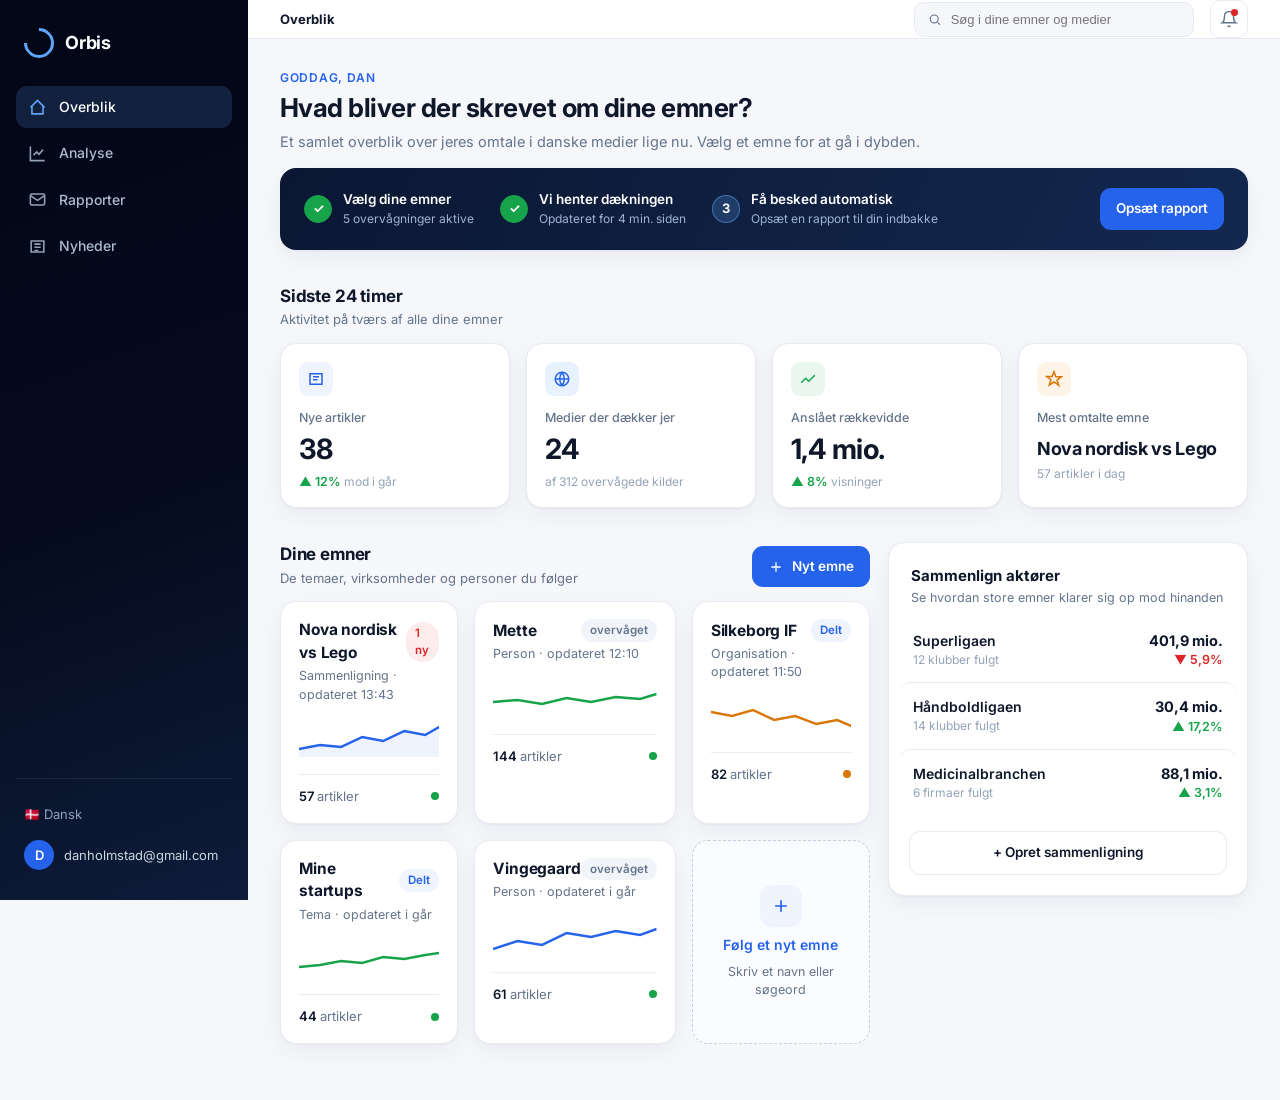
==== index.html @ 38f440c9 "OrbisX dashboard redesign prototype (4 skærme)" ====
<!doctype html><html lang="da"><head><meta charset="utf-8">
<meta name="viewport" content="width=device-width,initial-scale=1">
<title>Overblik | Orbis</title>
<link rel="preconnect" href="https://fonts.googleapis.com">
<link href="https://fonts.googleapis.com/css2?family=Inter:wght@400;500;600;700&display=swap" rel="stylesheet">
<link rel="stylesheet" href="style.css"></head>
<body>

<aside class="sidebar">
  <div class="brand"><span class="ring"></span><b>Orbis</b></div>
  <nav class="nav">
    <a class="active" href="index.html">
      <svg viewBox="0 0 24 24" fill="none" stroke="currentColor" stroke-width="2"><path d="M3 12l9-9 9 9"/><path d="M5 10v10h14V10"/></svg>Overblik</a>
    <a href="insights.html">
      <svg viewBox="0 0 24 24" fill="none" stroke="currentColor" stroke-width="2"><path d="M3 3v18h18"/><path d="M7 14l4-4 3 3 5-6"/></svg>Analyse</a>
    <a href="comm.html">
      <svg viewBox="0 0 24 24" fill="none" stroke="currentColor" stroke-width="2"><rect x="3" y="5" width="18" height="14" rx="2"/><path d="M3 7l9 6 9-6"/></svg>Rapporter</a>
    <a href="news.html">
      <svg viewBox="0 0 24 24" fill="none" stroke="currentColor" stroke-width="2"><path d="M4 5h16v14H4z"/><path d="M8 9h8M8 13h8M8 17h5"/></svg>Nyheder</a>
  </nav>
  <div class="side-foot">
    <div class="lang">🇩🇰 Dansk</div>
    <div class="me"><span class="av">D</span>danholmstad@gmail.com</div>
  </div>
</aside>

<div class="main">
  <div class="topbar">
    <div class="crumb"><b>Overblik</b></div>
    <div class="search"><svg width="15" height="15" viewBox="0 0 24 24" fill="none" stroke="currentColor" stroke-width="2"><circle cx="11" cy="11" r="7"/><path d="M21 21l-4-4"/></svg><input placeholder="Søg i dine emner og medier"></div>
    <div class="bell"><svg width="18" height="18" viewBox="0 0 24 24" fill="none" stroke="currentColor" stroke-width="2"><path d="M18 8a6 6 0 10-12 0c0 7-3 9-3 9h18s-3-2-3-9"/><path d="M13.7 21a2 2 0 01-3.4 0"/></svg><span class="dot"></span></div>
  </div>

  <div class="content">
    <div class="h-eyebrow">Goddag, Dan</div>
    <h1 class="page-title">Hvad bliver der skrevet om dine emner?</h1>
    <p class="page-sub">Et samlet overblik over jeres omtale i danske medier lige nu. Vælg et emne for at gå i dybden.</p>

    <!-- Onboarding -->
    <div class="onboard mt16">
      <div class="steps">
        <div class="step done"><span class="num">✓</span><div><div class="t">Vælg dine emner</div><div class="s">5 overvågninger aktive</div></div></div>
        <div class="step done"><span class="num">✓</span><div><div class="t">Vi henter dækningen</div><div class="s">Opdateret for 4 min. siden</div></div></div>
        <div class="step"><span class="num">3</span><div><div class="t">Få besked automatisk</div><div class="s">Opsæt en rapport til din indbakke</div></div></div>
      </div>
      <a class="btn btn-primary" href="comm.html">Opsæt rapport</a>
    </div>

    <!-- KPI row -->
    <div class="section-head"><div><h2>Sidste 24 timer</h2><p>Aktivitet på tværs af alle dine emner</p></div></div>
    <div class="kpis">
      <div class="kpi"><div class="ico blue"><svg viewBox="0 0 24 24" fill="none" stroke="currentColor" stroke-width="2"><path d="M4 5h16v14H4z"/><path d="M8 9h8M8 13h6"/></svg></div>
        <div class="label">Nye artikler</div><div class="val">38</div><div class="sub"><span class="delta up">▲ 12%</span> mod i går</div></div>
      <div class="kpi"><div class="ico sky"><svg viewBox="0 0 24 24" fill="none" stroke="currentColor" stroke-width="2"><circle cx="12" cy="12" r="9"/><path d="M3 12h18M12 3a15 15 0 010 18M12 3a15 15 0 000 18"/></svg></div>
        <div class="label">Medier der dækker jer</div><div class="val">24</div><div class="sub">af 312 overvågede kilder</div></div>
      <div class="kpi"><div class="ico green"><svg viewBox="0 0 24 24" fill="none" stroke="currentColor" stroke-width="2"><path d="M3 17l6-6 4 4 8-8"/></svg></div>
        <div class="label">Anslået rækkevidde</div><div class="val">1,4 mio.</div><div class="sub"><span class="delta up">▲ 8%</span> visninger</div></div>
      <div class="kpi"><div class="ico amber"><svg viewBox="0 0 24 24" fill="none" stroke="currentColor" stroke-width="2"><path d="M12 2l2.4 6.9H22l-6 4.5 2.3 7-6.3-4.4L5.7 20l2.3-7-6-4.5h7.6z"/></svg></div>
        <div class="label">Mest omtalte emne</div><div class="val" style="font-size:18px;padding-top:7px">Nova nordisk vs Lego</div><div class="sub">57 artikler i dag</div></div>
    </div>

    <div class="two-col mt16" style="margin-top:34px">
      <!-- Monitors -->
      <div>
        <div class="section-head" style="margin-top:0">
          <div><h2>Dine emner</h2><p>De temaer, virksomheder og personer du følger</p></div>
          <a class="btn btn-primary" href="#"><svg viewBox="0 0 24 24" fill="none" stroke="currentColor" stroke-width="2"><path d="M12 5v14M5 12h14"/></svg>Nyt emne</a>
        </div>
        <div class="grid-monitors">

          <div class="monitor"><div class="top"><h3>Nova nordisk vs Lego</h3><span class="pill red">1 ny</span></div>
            <div class="meta">Sammenligning · opdateret 13:43</div>
            <svg class="spark" width="100%" height="34" viewBox="0 0 200 34" preserveAspectRatio="none"><polyline fill="none" stroke="#2563eb" stroke-width="2.5" points="0,26 30,22 60,24 90,14 120,18 150,8 180,12 200,4"/><polyline fill="rgba(37,99,235,.08)" stroke="none" points="0,26 30,22 60,24 90,14 120,18 150,8 180,12 200,4 200,34 0,34"/></svg>
            <div class="foot"><div class="n">57 <span>artikler</span></div><span class="dot green"></span></div></div>

          <div class="monitor"><div class="top"><h3>Mette</h3><span class="pill gray">overvåget</span></div>
            <div class="meta">Person · opdateret 12:10</div>
            <svg class="spark" width="100%" height="34" viewBox="0 0 200 34" preserveAspectRatio="none"><polyline fill="none" stroke="#16a34a" stroke-width="2.5" points="0,20 30,18 60,22 90,16 120,20 150,15 180,17 200,12"/></svg>
            <div class="foot"><div class="n">144 <span>artikler</span></div><span class="dot green"></span></div></div>

          <div class="monitor"><div class="top"><h3>Silkeborg IF</h3><span class="pill blue">Delt</span></div>
            <div class="meta">Organisation · opdateret 11:50</div>
            <svg class="spark" width="100%" height="34" viewBox="0 0 200 34" preserveAspectRatio="none"><polyline fill="none" stroke="#d97706" stroke-width="2.5" points="0,12 30,16 60,10 90,20 120,16 150,24 180,20 200,26"/></svg>
            <div class="foot"><div class="n">82 <span>artikler</span></div><span class="dot amber"></span></div></div>

          <div class="monitor"><div class="top"><h3>Mine startups</h3><span class="pill blue">Delt</span></div>
            <div class="meta">Tema · opdateret i går</div>
            <svg class="spark" width="100%" height="34" viewBox="0 0 200 34" preserveAspectRatio="none"><polyline fill="none" stroke="#16a34a" stroke-width="2.5" points="0,24 30,22 60,18 90,20 120,14 150,16 180,12 200,10"/></svg>
            <div class="foot"><div class="n">44 <span>artikler</span></div><span class="dot green"></span></div></div>

          <div class="monitor"><div class="top"><h3>Vingegaard</h3><span class="pill gray">overvåget</span></div>
            <div class="meta">Person · opdateret i går</div>
            <svg class="spark" width="100%" height="34" viewBox="0 0 200 34" preserveAspectRatio="none"><polyline fill="none" stroke="#2563eb" stroke-width="2.5" points="0,28 30,20 60,24 90,12 120,16 150,10 180,14 200,8"/></svg>
            <div class="foot"><div class="n">61 <span>artikler</span></div><span class="dot green"></span></div></div>

          <div class="add-monitor"><span class="plus"><svg width="20" height="20" viewBox="0 0 24 24" fill="none" stroke="#2563eb" stroke-width="2"><path d="M12 5v14M5 12h14"/></svg></span>Følg et nyt emne<div style="font-weight:400;color:var(--muted);font-size:12.5px">Skriv et navn eller søgeord</div></div>

        </div>
      </div>

      <!-- Compare panel -->
      <div class="card" style="padding:6px">
        <div style="padding:16px 16px 4px"><h2 style="font-size:15px;font-weight:700">Sammenlign aktører</h2>
          <p class="muted" style="font-size:12.5px;margin-top:2px">Se hvordan store emner klarer sig op mod hinanden</p></div>
        <div class="compare-list">
          <div class="compare-row"><div class="name">Superligaen<span>12 klubber fulgt</span></div>
            <div class="v"><b>401,9 mio.</b><div class="delta down">▼ 5,9%</div></div></div>
          <div class="compare-row"><div class="name">Håndboldligaen<span>14 klubber fulgt</span></div>
            <div class="v"><b>30,4 mio.</b><div class="delta up">▲ 17,2%</div></div></div>
          <div class="compare-row"><div class="name">Medicinalbranchen<span>6 firmaer fulgt</span></div>
            <div class="v"><b>88,1 mio.</b><div class="delta up">▲ 3,1%</div></div></div>
        </div>
        <div style="padding:10px 14px 14px"><a class="btn btn-ghost" style="width:100%;justify-content:center" href="#">+ Opret sammenligning</a></div>
      </div>
    </div>

  </div>
</div>
</body></html>
---- style.css ----
/* ===== Orbis dashboard redesign — prototype ===== */
:root{
  --navy:#020617; --navy2:#050b1d; --navy3:#0e1c3a;
  --ink:#0f172a; --muted:#64748b; --faint:#94a3b8; --line:#e7eaf0;
  --bg:#f6f7fb; --card:#ffffff;
  --blue:#2563eb; --blue-soft:#eff4ff; --sky:#60a5fa;
  --green:#16a34a; --green-soft:#e9f7ef;
  --amber:#d97706; --amber-soft:#fdf3e7;
  --red:#dc2626; --red-soft:#fdecec;
  --radius:16px; --radius-sm:12px;
  --shadow:0 1px 2px rgba(15,23,42,.04), 0 8px 24px rgba(15,23,42,.05);
  --shadow-lg:0 12px 40px rgba(15,23,42,.10);
}
*{box-sizing:border-box;margin:0;padding:0}
html,body{height:100%}
body{
  font-family:"Inter",-apple-system,BlinkMacSystemFont,"Segoe UI",Roboto,sans-serif;
  background:var(--bg); color:var(--ink); -webkit-font-smoothing:antialiased;
  display:flex; min-height:100vh; font-size:14px; line-height:1.45;
}

/* ===== Sidebar ===== */
.sidebar{
  width:248px; flex:0 0 248px; min-height:100vh; position:sticky; top:0;
  background:linear-gradient(160deg,var(--navy),var(--navy2) 55%,var(--navy3));
  color:#cbd5e1; display:flex; flex-direction:column; padding:22px 16px;
}
.brand{display:flex; align-items:center; gap:11px; padding:6px 8px 22px}
.brand .ring{width:30px;height:30px;border-radius:50%;border:3px solid var(--sky);
  border-top-color:transparent; transform:rotate(-45deg); flex:0 0 30px}
.brand b{color:#fff; font-size:18px; letter-spacing:-.01em}
.nav{display:flex; flex-direction:column; gap:4px; margin-top:6px}
.nav a{display:flex; align-items:center; gap:12px; padding:11px 12px; border-radius:11px;
  color:#aebbd0; text-decoration:none; font-weight:500; font-size:14px; transition:.15s}
.nav a svg{width:19px;height:19px;opacity:.85;flex:0 0 19px}
.nav a:hover{background:rgba(255,255,255,.06); color:#fff}
.nav a.active{background:rgba(96,165,250,.16); color:#fff}
.nav a.active svg{opacity:1;color:var(--sky)}
.nav .label{font-size:11px;text-transform:uppercase;letter-spacing:.08em;color:#5b6b86;
  padding:18px 12px 6px;font-weight:600}
.side-foot{margin-top:auto; padding-top:18px; border-top:1px solid rgba(255,255,255,.08)}
.side-foot .lang{display:flex;align-items:center;gap:8px;color:#8da0bd;font-size:13px;padding:8px}
.side-foot .me{display:flex;align-items:center;gap:10px;padding:8px;color:#cbd5e1;font-size:13px}
.side-foot .me .av{width:30px;height:30px;border-radius:50%;background:var(--blue);
  display:grid;place-items:center;color:#fff;font-weight:600;font-size:13px}

/* ===== Main ===== */
.main{flex:1; min-width:0; display:flex; flex-direction:column}
.topbar{height:64px; background:#fff; border-bottom:1px solid var(--line);
  display:flex; align-items:center; gap:16px; padding:0 32px; position:sticky; top:0; z-index:5}
.crumb{color:var(--faint); font-size:13px}
.crumb b{color:var(--ink)}
.topbar .search{margin-left:auto; display:flex; align-items:center; gap:9px; background:var(--bg);
  border:1px solid var(--line); border-radius:10px; padding:9px 13px; width:280px; color:var(--muted)}
.topbar .search input{border:0;background:none;outline:none;font-size:13px;width:100%;color:var(--ink)}
.bell{width:38px;height:38px;border-radius:10px;border:1px solid var(--line);display:grid;
  place-items:center;color:var(--muted);background:#fff;position:relative}
.bell .dot{position:absolute;top:8px;right:9px;width:7px;height:7px;background:var(--red);border-radius:50%}
.content{padding:30px 32px 56px; max-width:1240px; width:100%}

/* ===== Headings / shared ===== */
.h-eyebrow{color:var(--blue);font-weight:600;font-size:12px;letter-spacing:.06em;text-transform:uppercase}
.page-title{font-size:26px;font-weight:700;letter-spacing:-.02em;margin:3px 0 4px}
.page-sub{color:var(--muted);font-size:14.5px;max-width:640px}
.section-head{display:flex;align-items:flex-end;justify-content:space-between;margin:34px 0 14px}
.section-head h2{font-size:17px;font-weight:700;letter-spacing:-.01em}
.section-head p{color:var(--muted);font-size:13px;margin-top:2px}
.section-head a.more{color:var(--blue);font-weight:600;font-size:13px;text-decoration:none}

.btn{display:inline-flex;align-items:center;gap:8px;border:0;border-radius:11px;padding:11px 16px;
  font-size:13.5px;font-weight:600;cursor:pointer;font-family:inherit;text-decoration:none}
.btn svg{width:16px;height:16px}
.btn-primary{background:var(--blue);color:#fff}
.btn-primary:hover{background:#1d4ed8}
.btn-ghost{background:#fff;color:var(--ink);border:1px solid var(--line)}
.btn-ghost:hover{border-color:#cbd5e1}
.btn-dark{background:var(--navy);color:#fff}

.card{background:var(--card);border:1px solid var(--line);border-radius:var(--radius);box-shadow:var(--shadow)}
.pill{display:inline-flex;align-items:center;gap:5px;font-size:11.5px;font-weight:600;
  padding:3px 9px;border-radius:999px}
.pill.green{background:var(--green-soft);color:var(--green)}
.pill.red{background:var(--red-soft);color:var(--red)}
.pill.amber{background:var(--amber-soft);color:var(--amber)}
.pill.blue{background:var(--blue-soft);color:var(--blue)}
.pill.gray{background:#f1f5f9;color:var(--muted)}
.dot{width:8px;height:8px;border-radius:50%;display:inline-block}
.dot.green{background:var(--green)}.dot.red{background:var(--red)}.dot.amber{background:var(--amber)}

.delta{font-weight:600;font-size:12.5px}
.delta.up{color:var(--green)}.delta.down{color:var(--red)}

/* ===== Onboarding strip ===== */
.onboard{display:flex;gap:18px;align-items:center;background:linear-gradient(120deg,#0b1733,#13284f);
  color:#fff;border-radius:var(--radius);padding:20px 24px;margin-bottom:8px;box-shadow:var(--shadow)}
.onboard .steps{display:flex;gap:26px;flex:1;flex-wrap:wrap}
.onboard .step{display:flex;align-items:center;gap:11px}
.onboard .num{width:28px;height:28px;border-radius:50%;background:rgba(96,165,250,.22);
  color:#fff;display:grid;place-items:center;font-weight:700;font-size:13px;border:1px solid rgba(96,165,250,.5)}
.onboard .step.done .num{background:var(--green);border-color:var(--green)}
.onboard .step .t{font-size:13.5px;font-weight:600}
.onboard .step .s{font-size:12px;color:#9fb3d4}

/* ===== KPI row ===== */
.kpis{display:grid;grid-template-columns:repeat(4,1fr);gap:16px}
.kpi{background:var(--card);border:1px solid var(--line);border-radius:var(--radius);
  padding:18px 18px 16px;box-shadow:var(--shadow)}
.kpi .ico{width:34px;height:34px;border-radius:9px;display:grid;place-items:center;margin-bottom:13px}
.kpi .ico svg{width:18px;height:18px}
.kpi .ico.blue{background:var(--blue-soft);color:var(--blue)}
.kpi .ico.green{background:var(--green-soft);color:var(--green)}
.kpi .ico.amber{background:var(--amber-soft);color:var(--amber)}
.kpi .ico.sky{background:#e8f1fe;color:#2563eb}
.kpi .label{color:var(--muted);font-size:12.5px;font-weight:500}
.kpi .val{font-size:28px;font-weight:700;letter-spacing:-.02em;margin:2px 0 3px}
.kpi .sub{font-size:12px;color:var(--faint)}

/* ===== Monitor cards ===== */
.grid-monitors{display:grid;grid-template-columns:repeat(3,1fr);gap:16px}
.monitor{background:var(--card);border:1px solid var(--line);border-radius:var(--radius);
  padding:17px 18px;box-shadow:var(--shadow);transition:.15s;cursor:pointer;position:relative}
.monitor:hover{box-shadow:var(--shadow-lg);transform:translateY(-2px);border-color:#dbe3f0}
.monitor .top{display:flex;align-items:center;justify-content:space-between;margin-bottom:3px}
.monitor h3{font-size:15.5px;font-weight:700;letter-spacing:-.01em}
.monitor .meta{color:var(--muted);font-size:12.5px;margin-bottom:13px}
.monitor .spark{margin:6px 0 12px}
.monitor .foot{display:flex;align-items:center;justify-content:space-between;
  padding-top:12px;border-top:1px solid var(--line)}
.monitor .foot .n{font-size:13px;color:var(--ink);font-weight:600}
.monitor .foot .n span{color:var(--muted);font-weight:400}
.monitor .tag-row{display:flex;gap:6px;align-items:center}
.add-monitor{border:1.5px dashed #c6d0e0;background:#fbfcff;display:flex;flex-direction:column;
  align-items:center;justify-content:center;gap:8px;color:var(--blue);font-weight:600;
  border-radius:var(--radius);min-height:172px;cursor:pointer;text-align:center;padding:18px}
.add-monitor:hover{background:var(--blue-soft);border-color:var(--blue)}
.add-monitor .plus{width:42px;height:42px;border-radius:12px;background:var(--blue-soft);
  display:grid;place-items:center}

/* ===== Compare panel ===== */
.compare-list{padding:6px 4px}
.compare-row{display:flex;align-items:center;justify-content:space-between;padding:13px 14px;
  border-radius:12px}
.compare-row:hover{background:var(--bg)}
.compare-row + .compare-row{border-top:1px solid var(--line)}
.compare-row .name{font-weight:600;font-size:14px}
.compare-row .name span{display:block;color:var(--faint);font-size:12px;font-weight:400}
.compare-row .v{text-align:right}
.compare-row .v b{font-size:14.5px}

.two-col{display:grid;grid-template-columns:1fr 360px;gap:18px;align-items:start}

/* ===== Filter bar (insights) ===== */
.filterbar{display:flex;gap:10px;flex-wrap:wrap;background:#fff;border:1px solid var(--line);
  border-radius:14px;padding:12px;box-shadow:var(--shadow)}
.field{display:flex;flex-direction:column;gap:4px}
.field label{font-size:11px;color:var(--faint);font-weight:600;text-transform:uppercase;letter-spacing:.05em;padding-left:2px}
.field .ctrl{display:flex;align-items:center;gap:8px;background:var(--bg);border:1px solid var(--line);
  border-radius:10px;padding:9px 12px;font-size:13.5px;color:var(--ink);min-width:170px;font-weight:500}
.field .ctrl svg{width:15px;height:15px;color:var(--muted)}
.seg{display:inline-flex;background:var(--bg);border:1px solid var(--line);border-radius:10px;padding:3px}
.seg button{border:0;background:none;padding:7px 13px;border-radius:8px;font-size:13px;font-weight:600;
  color:var(--muted);cursor:pointer;font-family:inherit}
.seg button.on{background:#fff;color:var(--ink);box-shadow:var(--shadow)}

/* chart */
.chart-card{padding:20px 22px}
.chart-head{display:flex;align-items:center;justify-content:space-between;margin-bottom:6px}
.legend{display:flex;gap:16px;color:var(--muted);font-size:12.5px;align-items:center}
.legend i{width:11px;height:11px;border-radius:3px;display:inline-block;margin-right:6px;vertical-align:-1px}

/* ===== Comm / form ===== */
.form-card{padding:0;overflow:hidden}
.form-sec{padding:22px 24px;border-bottom:1px solid var(--line)}
.form-sec:last-child{border-bottom:0}
.form-sec .ft{font-size:11px;color:var(--blue);font-weight:700;letter-spacing:.06em;text-transform:uppercase;margin-bottom:3px}
.form-sec .fh{font-size:15px;font-weight:600;margin-bottom:2px}
.form-sec .fd{color:var(--muted);font-size:13px;margin-bottom:14px}
.input{width:100%;border:1px solid var(--line);border-radius:11px;padding:12px 14px;font-size:14px;
  font-family:inherit;background:#fff;outline:none}
.input::placeholder{color:var(--faint)}
.input:focus{border-color:var(--blue);box-shadow:0 0 0 3px var(--blue-soft)}
.src-row{display:flex;align-items:center;justify-content:space-between;border:1px solid var(--line);
  border-radius:12px;padding:12px 14px;margin-bottom:9px;cursor:pointer}
.src-row.sel{border-color:var(--blue);background:var(--blue-soft)}
.src-row .l{display:flex;align-items:center;gap:11px;font-weight:600;font-size:14px}
.check{width:20px;height:20px;border-radius:6px;border:1.5px solid #cbd5e1;display:grid;place-items:center;color:#fff}
.src-row.sel .check{background:var(--blue);border-color:var(--blue)}
.days{display:flex;gap:8px;flex-wrap:wrap}
.day{flex:1;min-width:78px;text-align:center;border:1px solid var(--line);border-radius:11px;
  padding:11px 0;font-weight:600;color:var(--muted);cursor:pointer;font-size:13.5px}
.day.on{border-color:var(--blue);background:var(--blue);color:#fff}
.form-foot{display:flex;justify-content:flex-end;gap:10px;padding:18px 24px;background:var(--bg)}
.preview{background:var(--bg);border:1px solid var(--line);border-radius:12px;padding:16px;font-size:13px}
.preview .pmail{background:#fff;border:1px solid var(--line);border-radius:10px;overflow:hidden}
.preview .pmail .ph{background:var(--navy);color:#fff;padding:13px 16px;font-weight:600}
.preview .pmail .pb{padding:14px 16px;color:var(--ink)}
.preview .pmail .pb .it{display:flex;justify-content:space-between;padding:8px 0;border-bottom:1px solid var(--line);font-size:13px}

/* ===== News ===== */
.news-wrap{display:grid;grid-template-columns:230px 1fr;gap:18px;align-items:start}
.media-panel{background:#fff;border:1px solid var(--line);border-radius:14px;padding:14px;box-shadow:var(--shadow)}
.media-search{display:flex;align-items:center;gap:8px;background:var(--bg);border:1px solid var(--line);
  border-radius:9px;padding:8px 11px;color:var(--muted);margin-bottom:12px}
.media-search input{border:0;background:none;outline:none;font-size:13px;width:100%}
.media-item{display:flex;align-items:center;justify-content:space-between;padding:8px 9px;border-radius:8px;
  font-size:13px;color:var(--ink);cursor:pointer}
.media-item:hover{background:var(--bg)}
.media-item.on{background:var(--blue-soft);color:var(--blue);font-weight:600}
.media-item .c{color:var(--faint);font-size:12px}
.media-item.on .c{color:var(--blue)}
.hero-story{background:linear-gradient(120deg,var(--navy),var(--navy3));color:#fff;border-radius:16px;
  padding:22px 24px;margin-bottom:16px;box-shadow:var(--shadow)}
.hero-story .row{display:flex;gap:10px;align-items:center;margin-bottom:12px;flex-wrap:wrap}
.hero-story h3{font-size:21px;font-weight:700;letter-spacing:-.01em;line-height:1.25}
.hero-story .src{color:#9fb3d4;font-size:13px;margin-top:10px}
.story-grid{display:grid;grid-template-columns:1fr 1fr;gap:14px}
.story{background:#fff;border:1px solid var(--line);border-radius:14px;padding:16px 17px;box-shadow:var(--shadow);cursor:pointer;transition:.15s}
.story:hover{box-shadow:var(--shadow-lg);transform:translateY(-2px)}
.story .row{display:flex;align-items:center;gap:8px;margin-bottom:10px;flex-wrap:wrap}
.story h4{font-size:15px;font-weight:600;line-height:1.35;margin-bottom:12px}
.story .foot{display:flex;align-items:center;gap:14px;color:var(--muted);font-size:12.5px}
.story .foot .m{display:flex;align-items:center;gap:5px}
.muted{color:var(--muted)} .faint{color:var(--faint)}
.mt6{margin-top:6px}.mt10{margin-top:10px}.mt16{margin-top:16px}
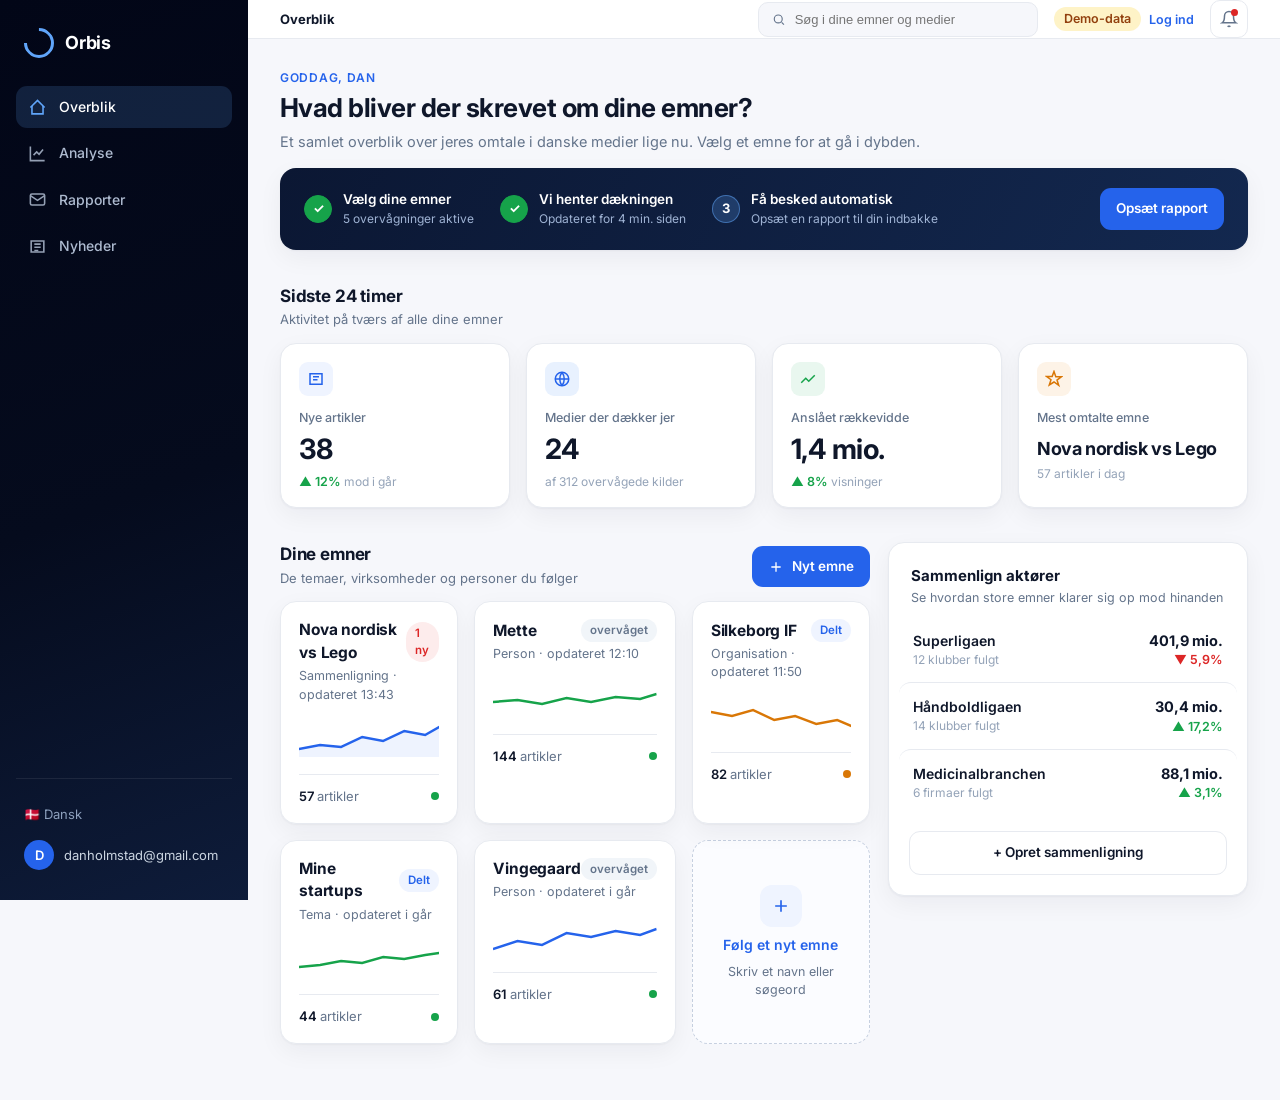
==== commit f229b20b: "Samlet demo-pakke: demo-pakke.html (hele kunderejsen) + API-integrationslag (Cognito-login, v2-endpo" ====
--- a/index.html
+++ b/index.html
@@ -116,4 +116,8 @@
 
   </div>
 </div>
+<script src="js/config.local.js"></script>
+<script src="js/auth.js"></script>
+<script src="js/api.js"></script>
+<script src="js/live.js"></script>
 </body></html>
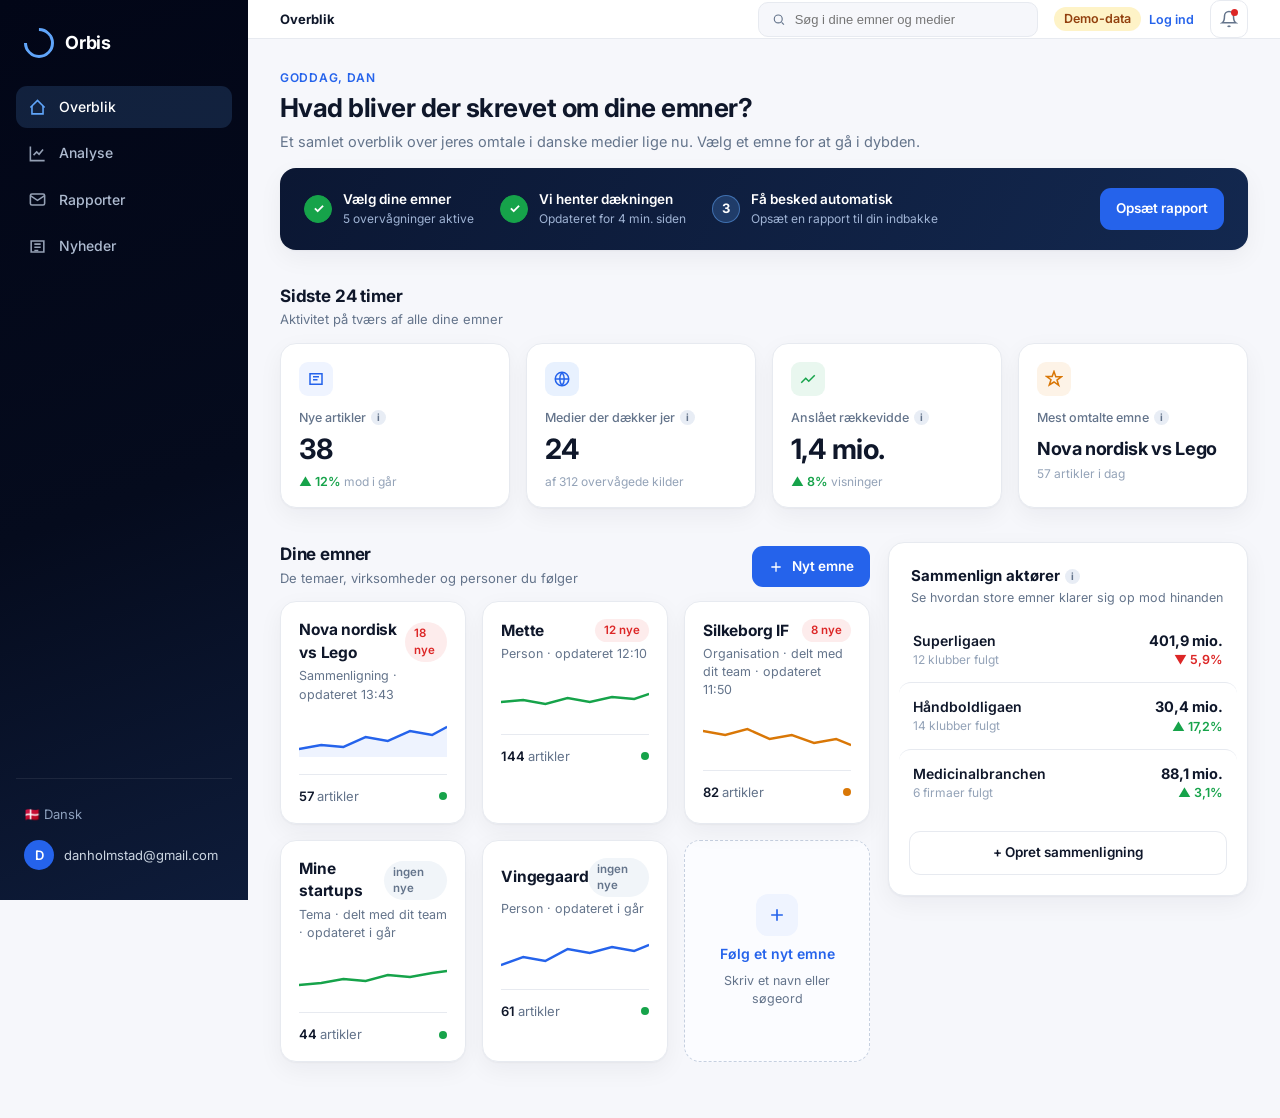
==== commit ca0fa24b: "Møde-opfølgning: KPI drill-down, forklaringstekst/tooltips, historie-side, to For You-varianter (Aal" ====
--- a/index.html
+++ b/index.html
@@ -50,13 +50,13 @@
     <div class="section-head"><div><h2>Sidste 24 timer</h2><p>Aktivitet på tværs af alle dine emner</p></div></div>
     <div class="kpis">
       <div class="kpi"><div class="ico blue"><svg viewBox="0 0 24 24" fill="none" stroke="currentColor" stroke-width="2"><path d="M4 5h16v14H4z"/><path d="M8 9h8M8 13h6"/></svg></div>
-        <div class="label">Nye artikler</div><div class="val">38</div><div class="sub"><span class="delta up">▲ 12%</span> mod i går</div></div>
+        <div class="label">Nye artikler<i class="info" tabindex="0" data-tip="Nye historier i dine emner siden du sidst kiggede, lagt sammen på tværs. Klik for at se hvilke emner de kommer fra.">i</i></div><div class="val">38</div><div class="sub"><span class="delta up">▲ 12%</span> mod i går</div></div>
       <div class="kpi"><div class="ico sky"><svg viewBox="0 0 24 24" fill="none" stroke="currentColor" stroke-width="2"><circle cx="12" cy="12" r="9"/><path d="M3 12h18M12 3a15 15 0 010 18M12 3a15 15 0 000 18"/></svg></div>
-        <div class="label">Medier der dækker jer</div><div class="val">24</div><div class="sub">af 312 overvågede kilder</div></div>
+        <div class="label">Medier der dækker jer<i class="info" tabindex="0" data-tip="Antal forskellige medier der har omtalt mindst ét af dine emner det seneste døgn.">i</i></div><div class="val">24</div><div class="sub">af 312 overvågede kilder</div></div>
       <div class="kpi"><div class="ico green"><svg viewBox="0 0 24 24" fill="none" stroke="currentColor" stroke-width="2"><path d="M3 17l6-6 4 4 8-8"/></svg></div>
-        <div class="label">Anslået rækkevidde</div><div class="val">1,4 mio.</div><div class="sub"><span class="delta up">▲ 8%</span> visninger</div></div>
+        <div class="label">Anslået rækkevidde<i class="info" tabindex="0" data-tip="Skøn over hvor mange visninger omtalerne har fået, baseret på mediernes typiske trafik.">i</i></div><div class="val">1,4 mio.</div><div class="sub"><span class="delta up">▲ 8%</span> visninger</div></div>
       <div class="kpi"><div class="ico amber"><svg viewBox="0 0 24 24" fill="none" stroke="currentColor" stroke-width="2"><path d="M12 2l2.4 6.9H22l-6 4.5 2.3 7-6.3-4.4L5.7 20l2.3-7-6-4.5h7.6z"/></svg></div>
-        <div class="label">Mest omtalte emne</div><div class="val" style="font-size:18px;padding-top:7px">Nova nordisk vs Lego</div><div class="sub">57 artikler i dag</div></div>
+        <div class="label">Mest omtalte emne<i class="info" tabindex="0" data-tip="Den af dine historier flest medier skriver om lige nu. Klik for at se dækningen medie for medie.">i</i></div><div class="val" style="font-size:18px;padding-top:7px">Nova nordisk vs Lego</div><div class="sub">57 artikler i dag</div></div>
     </div>
 
     <div class="two-col mt16" style="margin-top:34px">
@@ -68,27 +68,27 @@
         </div>
         <div class="grid-monitors">
 
-          <div class="monitor"><div class="top"><h3>Nova nordisk vs Lego</h3><span class="pill red">1 ny</span></div>
+          <div class="monitor"><div class="top"><h3>Nova nordisk vs Lego</h3><span class="pill red">18 nye</span></div>
             <div class="meta">Sammenligning · opdateret 13:43</div>
             <svg class="spark" width="100%" height="34" viewBox="0 0 200 34" preserveAspectRatio="none"><polyline fill="none" stroke="#2563eb" stroke-width="2.5" points="0,26 30,22 60,24 90,14 120,18 150,8 180,12 200,4"/><polyline fill="rgba(37,99,235,.08)" stroke="none" points="0,26 30,22 60,24 90,14 120,18 150,8 180,12 200,4 200,34 0,34"/></svg>
             <div class="foot"><div class="n">57 <span>artikler</span></div><span class="dot green"></span></div></div>
 
-          <div class="monitor"><div class="top"><h3>Mette</h3><span class="pill gray">overvåget</span></div>
+          <div class="monitor"><div class="top"><h3>Mette</h3><span class="pill red">12 nye</span></div>
             <div class="meta">Person · opdateret 12:10</div>
             <svg class="spark" width="100%" height="34" viewBox="0 0 200 34" preserveAspectRatio="none"><polyline fill="none" stroke="#16a34a" stroke-width="2.5" points="0,20 30,18 60,22 90,16 120,20 150,15 180,17 200,12"/></svg>
             <div class="foot"><div class="n">144 <span>artikler</span></div><span class="dot green"></span></div></div>
 
-          <div class="monitor"><div class="top"><h3>Silkeborg IF</h3><span class="pill blue">Delt</span></div>
-            <div class="meta">Organisation · opdateret 11:50</div>
+          <div class="monitor"><div class="top"><h3>Silkeborg IF</h3><span class="pill red">8 nye</span></div>
+            <div class="meta">Organisation · delt med dit team · opdateret 11:50</div>
             <svg class="spark" width="100%" height="34" viewBox="0 0 200 34" preserveAspectRatio="none"><polyline fill="none" stroke="#d97706" stroke-width="2.5" points="0,12 30,16 60,10 90,20 120,16 150,24 180,20 200,26"/></svg>
             <div class="foot"><div class="n">82 <span>artikler</span></div><span class="dot amber"></span></div></div>
 
-          <div class="monitor"><div class="top"><h3>Mine startups</h3><span class="pill blue">Delt</span></div>
-            <div class="meta">Tema · opdateret i går</div>
+          <div class="monitor"><div class="top"><h3>Mine startups</h3><span class="pill gray">ingen nye</span></div>
+            <div class="meta">Tema · delt med dit team · opdateret i går</div>
             <svg class="spark" width="100%" height="34" viewBox="0 0 200 34" preserveAspectRatio="none"><polyline fill="none" stroke="#16a34a" stroke-width="2.5" points="0,24 30,22 60,18 90,20 120,14 150,16 180,12 200,10"/></svg>
             <div class="foot"><div class="n">44 <span>artikler</span></div><span class="dot green"></span></div></div>
 
-          <div class="monitor"><div class="top"><h3>Vingegaard</h3><span class="pill gray">overvåget</span></div>
+          <div class="monitor"><div class="top"><h3>Vingegaard</h3><span class="pill gray">ingen nye</span></div>
             <div class="meta">Person · opdateret i går</div>
             <svg class="spark" width="100%" height="34" viewBox="0 0 200 34" preserveAspectRatio="none"><polyline fill="none" stroke="#2563eb" stroke-width="2.5" points="0,28 30,20 60,24 90,12 120,16 150,10 180,14 200,8"/></svg>
             <div class="foot"><div class="n">61 <span>artikler</span></div><span class="dot green"></span></div></div>
@@ -100,7 +100,7 @@
 
       <!-- Compare panel -->
       <div class="card" style="padding:6px">
-        <div style="padding:16px 16px 4px"><h2 style="font-size:15px;font-weight:700">Sammenlign aktører</h2>
+        <div style="padding:16px 16px 4px"><h2 style="font-size:15px;font-weight:700">Sammenlign aktører<i class="info" tabindex="0" data-tip="Samlet anslået rækkevidde for grupper du følger, og udviklingen mod sidste periode.">i</i></h2>
           <p class="muted" style="font-size:12.5px;margin-top:2px">Se hvordan store emner klarer sig op mod hinanden</p></div>
         <div class="compare-list">
           <div class="compare-row"><div class="name">Superligaen<span>12 klubber fulgt</span></div>
@@ -120,4 +120,5 @@
 <script src="js/auth.js"></script>
 <script src="js/api.js"></script>
 <script src="js/live.js"></script>
+<script src="js/ui.js"></script>
 </body></html>
--- a/style.css
+++ b/style.css
@@ -89,6 +89,19 @@
 
 .delta{font-weight:600;font-size:12.5px}
 .delta.up{color:var(--green)}.delta.down{color:var(--red)}
+
+/* ===== Info-tooltip (forklaringstekst) ===== */
+.info{display:inline-grid;place-items:center;width:15px;height:15px;border-radius:50%;
+  background:#e8edf5;color:var(--muted);font-size:10px;font-weight:700;font-style:normal;
+  cursor:help;position:relative;vertical-align:1px;margin-left:5px;outline:none}
+.info::after{content:attr(data-tip);position:absolute;bottom:calc(100% + 8px);left:50%;
+  transform:translateX(-50%);background:var(--navy);color:#e2e8f0;font-size:12px;font-weight:400;
+  line-height:1.5;padding:9px 12px;border-radius:9px;width:max-content;max-width:240px;
+  opacity:0;pointer-events:none;transition:.12s;z-index:90;text-align:left;white-space:normal}
+.info:hover::after,.info:focus::after{opacity:1}
+.kpi{position:relative}
+.kpi.clickable{cursor:pointer;transition:.15s}
+.kpi.clickable:hover{box-shadow:var(--shadow-lg);transform:translateY(-1px)}
 
 /* ===== Onboarding strip ===== */
 .onboard{display:flex;gap:18px;align-items:center;background:linear-gradient(120deg,#0b1733,#13284f);
@@ -222,3 +235,50 @@
 .story .foot .m{display:flex;align-items:center;gap:5px}
 .muted{color:var(--muted)} .faint{color:var(--faint)}
 .mt6{margin-top:6px}.mt10{margin-top:10px}.mt16{margin-top:16px}
+
+/* ===== Tablet (≤1024px) ===== */
+@media (max-width:1024px){
+  .grid-monitors{grid-template-columns:repeat(2,1fr)}
+  .two-col{grid-template-columns:1fr}
+  .news-wrap{grid-template-columns:200px 1fr}
+}
+
+/* ===== Mobil (≤820px): sidebar bliver bund-navigation ===== */
+@media (max-width:820px){
+  body{display:block}
+  .sidebar{position:fixed;left:0;right:0;bottom:0;top:auto;width:100%;flex:none;min-height:0;
+    flex-direction:row;align-items:center;padding:6px 10px calc(6px + env(safe-area-inset-bottom));
+    z-index:60;box-shadow:0 -6px 24px rgba(2,6,23,.25)}
+  .sidebar .brand,.sidebar .side-foot,.nav .label{display:none}
+  .nav{flex-direction:row;flex:1;margin-top:0;gap:2px}
+  .nav a{flex:1;flex-direction:column;gap:4px;padding:7px 2px;font-size:11px;border-radius:10px;text-align:center}
+  .nav a svg{width:21px;height:21px}
+  .main{width:100%}
+  .topbar{padding:0 16px;gap:10px}
+  .topbar .search{display:none}
+  .content{padding:20px 16px calc(96px + env(safe-area-inset-bottom))}
+  .page-title{font-size:21px}
+  .section-head{flex-wrap:wrap;gap:10px}
+  .kpis{grid-template-columns:repeat(2,1fr);gap:12px}
+  .onboard{flex-direction:column;align-items:stretch;gap:14px}
+  .onboard .steps{flex-direction:column;gap:12px}
+  .onboard .btn{align-self:flex-start}
+  .filterbar .field{flex:1 1 45%}
+  .field .ctrl{min-width:0}
+  .news-wrap{grid-template-columns:1fr}
+  .media-panel{display:flex;gap:8px;align-items:center;overflow-x:auto;padding:10px;
+    -webkit-overflow-scrolling:touch}
+  .media-search{margin-bottom:0;flex:0 0 150px}
+  .media-item{flex:0 0 auto;white-space:nowrap}
+  .story-grid{grid-template-columns:1fr}
+}
+
+/* ===== Små mobiler (≤560px) ===== */
+@media (max-width:560px){
+  .grid-monitors{grid-template-columns:1fr}
+  .add-monitor{min-height:120px}
+  .kpi .val{font-size:23px}
+  .hero-story h3{font-size:18px}
+  .form-foot{flex-direction:column}
+  .form-foot .btn{justify-content:center}
+}
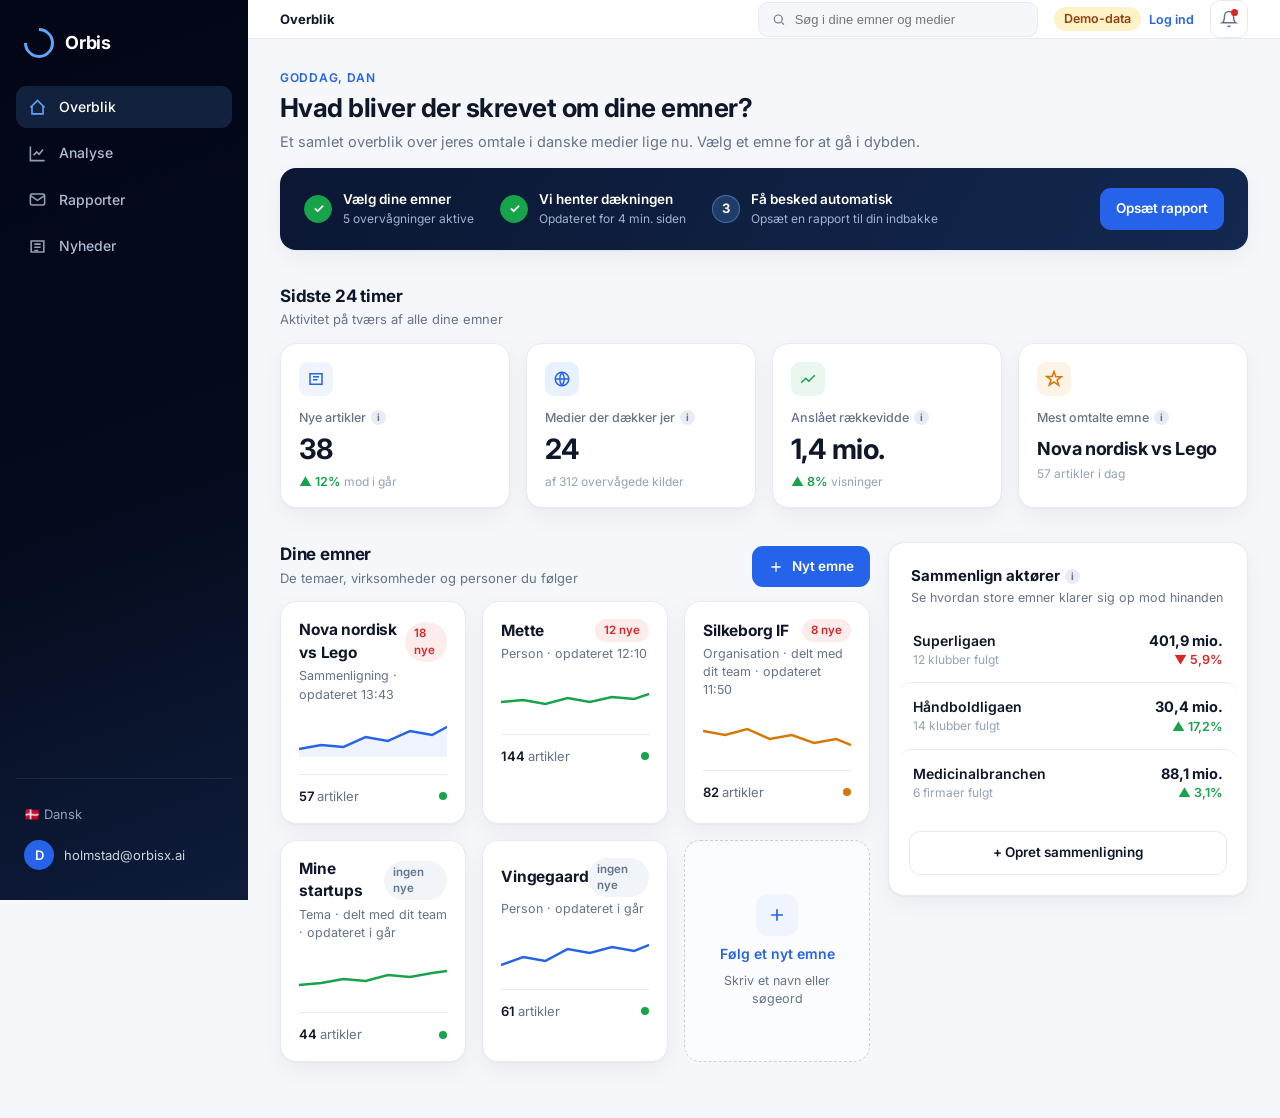
==== commit faeff3f1: "Kontakt/bruger-mail skiftet til holmstad@orbisx.ai i hele demo-materialet Co-Authored-By: Claude Fab" ====
--- a/index.html
+++ b/index.html
@@ -20,7 +20,7 @@
   </nav>
   <div class="side-foot">
     <div class="lang">🇩🇰 Dansk</div>
-    <div class="me"><span class="av">D</span>danholmstad@gmail.com</div>
+    <div class="me"><span class="av">D</span>holmstad@orbisx.ai</div>
   </div>
 </aside>
 
